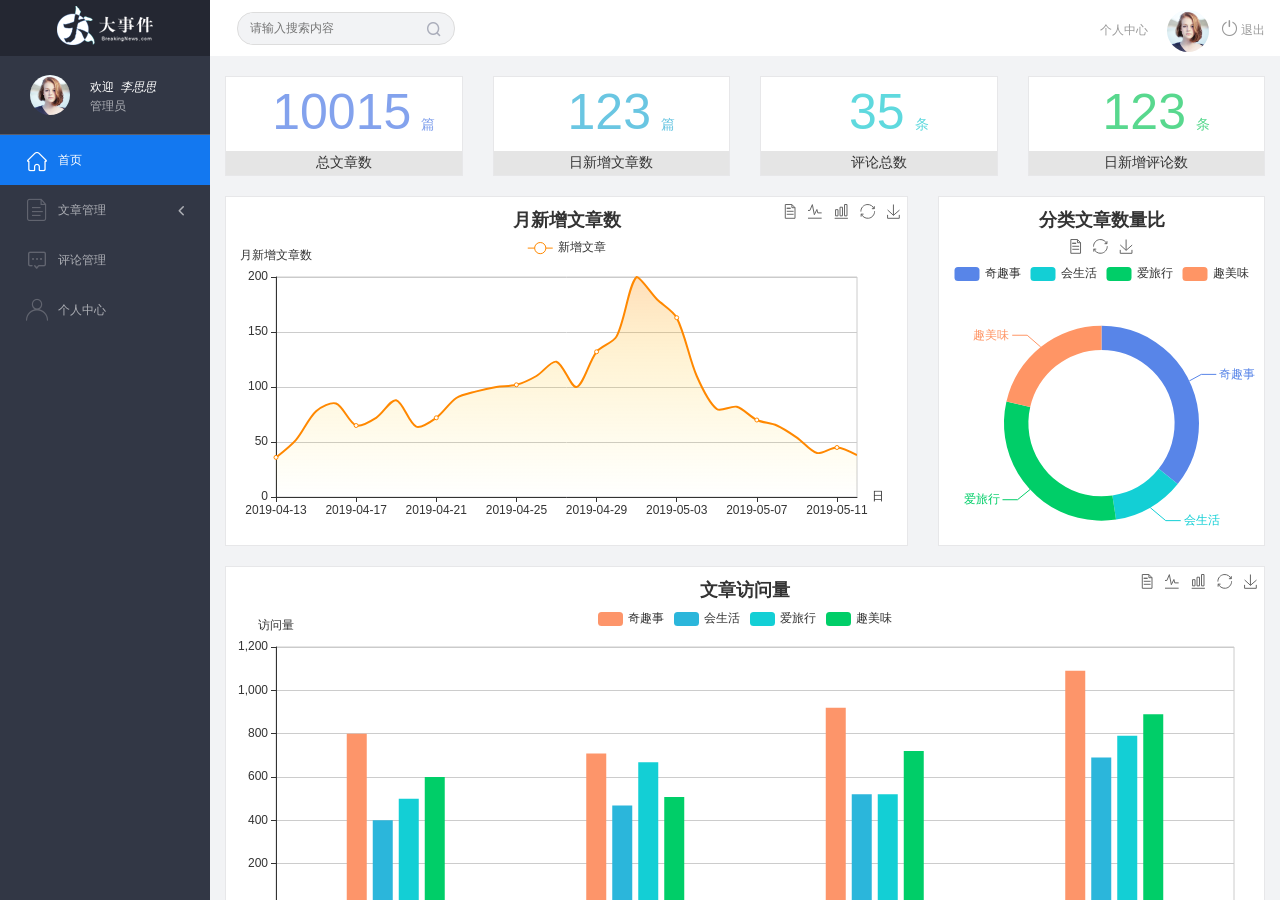
==== web_back/index.html @ 939103c7 "新增主页获取用户信息功能" ====
<!DOCTYPE html>
<html lang="en">

<head>
    <meta charset="UTF-8">
    <meta name="viewport" content="width=device-width, initial-scale=1.0">
    <meta http-equiv="X-UA-Compatible" content="ie=edge">
    <title>大事件-后台首页</title>
    <link rel="stylesheet" href="js/bootstrap/css/bootstrap.min.css">
    <link rel="stylesheet" href="css/reset.css">
    <link rel="stylesheet" href="css/iconfont.css">
    <link rel="stylesheet" href="css/main.css">
    <script src="js/jquery-1.12.4.min.js"></script>
</head>

<body>
    <div class="sider">
        <a href="#" class="logo"><img src="images/logo02.png" alt="logo"></a>
        <div class="user_info">
            <img class="userImg" src="images/2.jpg" alt="person">
            <span>欢迎&nbsp;&nbsp;<i id="userName">李思思</i></span>
            <b>管理员</b>
        </div>
        <div class="menu">
            <div class="level01 active"><a href="main_count.html" target="main_frame"><i
                        class="iconfont icon-yidiandiantubiao04"></i><span>首页</span></a></div>
            <div class="level01"><a href="#"><i class="iconfont icon-icon-article"></i><span>文章管理</span><b
                        class="iconfont icon-arrowdownl"></b></a></div>
            <ul class="level02">
                <li><a href="article_list.html" target="main_frame"><i
                            class="iconfont icon-previewright"></i><span>文章列表</span></a></li>
                <li><a href="article_release.html" target="main_frame"><i
                            class="iconfont icon-previewright"></i><span>发表文章</span></a></li>
                <li><a href="article_category.html" target="main_frame"><i
                            class="iconfont icon-previewright"></i><span>文章类别管理</span></a></li>
            </ul>

            <div class="level01"><a href="comment_list.html" target="main_frame"><i
                        class="iconfont icon-comment"></i><span>评论管理</span></a></div>
            <div class="level01"><a href="user.html" target="main_frame"><i
                        class="iconfont icon-user"></i><span>个人中心</span></a></div>
        </div>
    </div>

    <div class="header_bar">
        <form class="search_form">
            <input type="text" placeholder="请输入搜索内容">
            <i class="iconfont icon-search"></i>
        </form>
        <div class="user_center_link">
            <a href="user.html" onclick="setMenu(3,0)" target="main_frame">个人中心</a>
            <img class="userImg" src="images/2.jpg" alt="person">
            <a href="#" id="logout"><i class="iconfont icon-tuichu"></i> 退出</a>
        </div>
    </div>

    <div class="main" id="main_body">
        <iframe src="main_count.html" frameborder="0" id="main_frame" name="main_frame" frameborder="0"
            scrolling="auto"></iframe>
    </div>



    <script>
        var $level01 = $('.level01');
        var $subli = $('.level02 li')
        $level01.click(function () {
            $level01.not($(this)).removeClass('active');
            $(this).addClass('active');

            if ($(this).next().hasClass('level02')) {
                $(this).next().slideToggle();
                $(this).find('b').toggleClass('rotate0');
            } else {
                $subli.removeClass('active');
            }
        })

        $subli.click(function () {
            $subli.not($(this)).removeClass('active');
            $(this).addClass('active');

            if (!$(this).parent().prev().hasClass('active')) {
                $level01.removeClass('active');
                $(this).parent().prev().addClass('active');
            }
        })

        function resizeFrame() {
            var frame_w = $('#main_body').outerWidth();
            var frame_h = $('#main_body').outerHeight();
            $('#main_frame').css({ 'width': frame_w, 'height': frame_h });
        }

        resizeFrame();

        $(window).resize(function () {
            resizeFrame();
        })


        function setMenu(m, n) {
            $level01.eq(m).addClass('active').siblings().not('.level02').removeClass('active');
            if (m != 1) {
                $('.level02').slideUp();
            } else {
                $('.level02').slideDown();
                $('.level02').children().eq(n).addClass('active').siblings().removeClass('active');
            }
        }

    </script>


    <script>
        // 二、进入页面之后从接口获取个人信息
        function getUser() {
            // var userName = $('#userName')
            // var userImg = $('.userImg')

            $.get('http://192.168.172.82:8000/admin/getuser')
                .then(
                    function (res) {
                        // console.log(res);
                        // userName. = res.data.nickname
                        $('#userName').text(res.data.nickname)
                        $('.userImg').attr('src', res.data.user_pic)
                    }
                )
        }
        getUser();
        // 三、退出登录功能
        // 思路：给退出按钮a注册点击事件
        $('#logout').click(function () {
            $.post('http://192.168.172.82:8000/admin/logout').then(function (res) {
                // console.log(res);
                if (res.code === 200) {
                    alert('安全退出成功')
                    window.location.href = './login.html'
                }
                else {
                    alert(res.msg)
                }

            })
        })
    </script>
</body>

</html>
---- web_back/css/iconfont.css ----
@font-face {font-family: "iconfont";
  src: url('../fonts/iconfont.eot?t=1558003957214'); /* IE9 */
  src: url('../fonts/iconfont.eot?t=1558003957214#iefix') format('embedded-opentype'), /* IE6-IE8 */
  url('[data-uri]') format('woff2'),
  url('../fonts/iconfont.woff?t=1558003957214') format('woff'),
  url('../fonts/iconfont.ttf?t=1558003957214') format('truetype'), /* chrome, firefox, opera, Safari, Android, iOS 4.2+ */
  url('../fonts/iconfont.svg?t=1558003957214#iconfont') format('svg'); /* iOS 4.1- */
}

.iconfont {
  font-family: "iconfont" !important;
  font-size: 16px;
  font-style: normal;
  -webkit-font-smoothing: antialiased;
  -moz-osx-font-smoothing: grayscale;
}

.icon-yidiandiantubiao04:before {
  content: "\e607";
}

.icon-arrowdownl:before {
  content: "\e6a3";
}

.icon-key:before {
  content: "\e68b";
}

.icon-tuichu:before {
  content: "\e622";
}

.icon-previewright:before {
  content: "\e75c";
}

.icon-system:before {
  content: "\e6a6";
}

.icon-icondate:before {
  content: "\e609";
}

.icon-search:before {
  content: "\e656";
}

.icon-system1:before {
  content: "\e608";
}

.icon-user:before {
  content: "\e645";
}

.icon-comment:before {
  content: "\e60a";
}

.icon-icon-article:before {
  content: "\e601";
}
---- web_back/css/main.css ----
body{
    font-family:'MicroSoft YaHei';
    background-color: #f2f3f5;
}
.main_wrap{
    position:fixed;
    width:100%;
    height:100%;
    left:0px;
    top:0px;
    background:url('../images/login_bg.jpg'); 
    background-size:100% 100%; 
  }
.header{
    width:1200px;
    overflow: hidden;
    margin:20px auto 0;
}
.heade .logo{
    float: left;
}
.header .copyright{
    float:right;
    font-size:12px;
    color:#fff;
    text-align:right;
    line-height:20px;
    margin-top:10px;
}
.login_form_con{
    position:absolute;
    left:50%;
    top:50%;
    margin-left:-200px;
    margin-top:-155px;
    width:400px;
    height:310px;
    background-color: #edeff0;
}

.login_form{
    position: relative;
}

.login_form .icon-user{
    position:absolute;
    font-size:16px;
    color:#999;
    left:46px;
    top:12px;
}
.login_form .icon-key{
    position:absolute;
    font-size:18px;
    color:#999;
    left:46px;
    top:78px;
}
.login_title{
    height:60px;
    background:url('../images/login_title.png') center center no-repeat #fff;
}
.input_txt,.input_pass,.input_sub{
    display:block;
    width:334px;
    height:37px;
    padding:0px;
    text-indent:40px;
    border:1px solid #ddd;
    margin:27px auto 0;
    outline:none;
}
.input_sub{
    margin-top:40px;
    height:42px;
    background-color: #19b9e7;
    text-indent:0px;
    font-size:18px;
    color:#fff;
    cursor: pointer;
}
.input_sub:hover{
    background-color: #08a0cc;
}

.sider{
    position:fixed;
    left:0;
    top:0;
    bottom:0;
    width:210px;
    background-color: #323745;
}
.sider .logo{
    display:block;
    height:56px;
    background-color: #242732;
    overflow: hidden;
}
.sider .logo img{
    display:block;
    margin:6px auto 0;
}
.user_info{
    height:79px;
    border-bottom:1px solid #5a5e6b;
}

.user_info img{
    float: left;
    width:40px;
    height:40px;
    border-radius:20px;
    margin:19px 0 0 30px;
}
.user_info span{
    float: left;
    width:120px;
    font-size:12px;
    color:#fff;
    margin:23px 0 0 20px;
}
.user_info b{
    float: left;
    width: 120px;
    font-weight:normal;
    font-size:12px;
    color:#adafb5;
    margin:2px 0 0 20px;
}

.menu .level01{
    height:50px;
    line-height:50px;
}
.menu .level01 a{
    display:block;
    height:50px;
    font-size:12px;
    color:#adafb5;
    overflow: hidden;
}
.menu .level01.active a{
    background-color: #1378f0;
    color:#fff;
}
.menu .level01.active i{
    color:#fff;
}

.menu .level01 a:hover{
    background-color: #1378f0;
    color:#fff;
}
.menu .level01 a:hover i{
    color:#fff;
}
.menu .level01 i{
    color:#61646f;
    font-size:22px;
    float: left;
    margin-left:26px;
}
.menu .level01 span{
    float: left;
    margin-left:10px;
}
.menu .level01 b{
    float: right;
    margin-right:20px;
    font-weight:normal;
    transform:rotate(90deg);
    transition:all 500ms ease;
}

.menu .level01 .rotate0{
    transform:rotate(0deg);
}

.menu .level02{
    background: #242732;
    display:none;
}


.menu .level02 li{
    height:40px;
    line-height:40px;
}
.menu .level02 li a{
    display:block;
    height:40px;
    font-size:12px;
    color:#adafb5;
    overflow: hidden;
}

.menu .level02 li a:hover{
    background-color: #1378f0;
    color:#fff;
}

.menu .level02 li i{
    font-size:12px;
    float: left;
    margin-left:60px;
}
.menu .level02 li span{
    font-size:12px;
    float: left;
    margin-left:5px;
}

.menu .level02 .active a{
    color:#ffae00;
}

.header_bar{
    position:fixed;
    left:210px;
    right:0;
    top:0;
    height:56px;
    background-color: #fff;
}

.main{
    position:fixed;
    left:210px;
    top:56px;
    right:0;
    bottom:0;
    background-color: #f2f3f5;
}

.search_form{
    width:218px;
    height:33px;
    border:1px solid #ddd;
    background-color: #f2f3f5;
    border-radius:16px;
    float: left;
    margin:12px 0 0 27px;
}

.search_form input{
    padding:0px;
    margin:0px;
    border:0px;
    float: left;
    background-color: #f2f3f5;
    font-size:12px;
    width:175px;
    height:31px;
    margin-left:12px;
    outline:none;
   
}

.search_form .icon-search{
    line-height:33px;
    cursor: pointer;
    font-size:18px;
    color:#abaebb;
}
.user_center_link{
    float:right;

}
.user_center_link a{
    line-height:56px;
    font-size:12px;
    color:#999;
    margin-right:15px;
}
.user_center_link a:hover{
    color:#ffae00
}

.user_center_link img{
    width:42px;
    height:42px;
    border-radius:32px;
    margin-right:10px;
}

.spannel_list{
    margin-top:20px;
}

.spannel{
	height:100px;
	overflow:hidden;
	text-align:center;
    position:relative;
    background-color: #fff;
    border:1px solid #e7e7e9;
    margin-bottom:20px;
}

.spannel em{
    font-style:normal;
	font-size:50px;
	line-height:50px;
	display:inline-block;
	margin:10px 0 0 20px;
	font-family:'Arial';
	color:#83a2ed;
}

.spannel span{
	font-size:14px;
	display:inline-block;
	color:#83a2ed;
	margin-left:10px;
}

.spannel b{
	position:absolute;
	left:0;
	bottom:0;
	width:100%;
	line-height:24px;
	background:#e5e5e5;
	color:#333;
	font-size:14px;
	font-weight:normal;
}

.scolor01 em,.scolor01 span{
	color:#6ac6e2;
}

.scolor02 em,.scolor02 span{
	color:#5fd9de;
}

.scolor03 em,.scolor03 span{
	color:#58d88e;
}


.gragh_pannel{
    height:350px;
    border:1px solid #e7e7e9;
    background-color: #fff!important; 
    margin-bottom:20px;  
}

.column_pannel{
    margin-bottom:20px;
    height:400px;
    border:1px solid #e7e7e9;
    background-color: #fff!important;   
}

.common_title{
    line-height:42px;
    background-color: #fbfbfb;
    border:1px solid #e7e7e9;
    margin-top:20px;
    text-indent: 15px;
    font-size:14px;
    color:#333;
}

.common_con{
    border:1px solid #e7e7e9;
    border-top:0px;
    background-color: #fff;
    padding-bottom:20px;
    margin-bottom:20px;
}
.opt_btns{
    margin-top:20px;
}

.mp20{
    margin-top:20px;
}

.pagination{   
   margin:0;
}

.article_form{
    margin-top:20px;
}

.form-group{
    margin-bottom:25px;
}

.form-group label{
    font-weight:normal;
    color:#666;
}

.icon-icondate{
    line-height:16px;
}

.user_pic{
    width:100px;
    height:100px;
    margin-bottom:10px;
}

.article_cover{
    width:200px;
    height:200px;
    margin-bottom:10px;
}
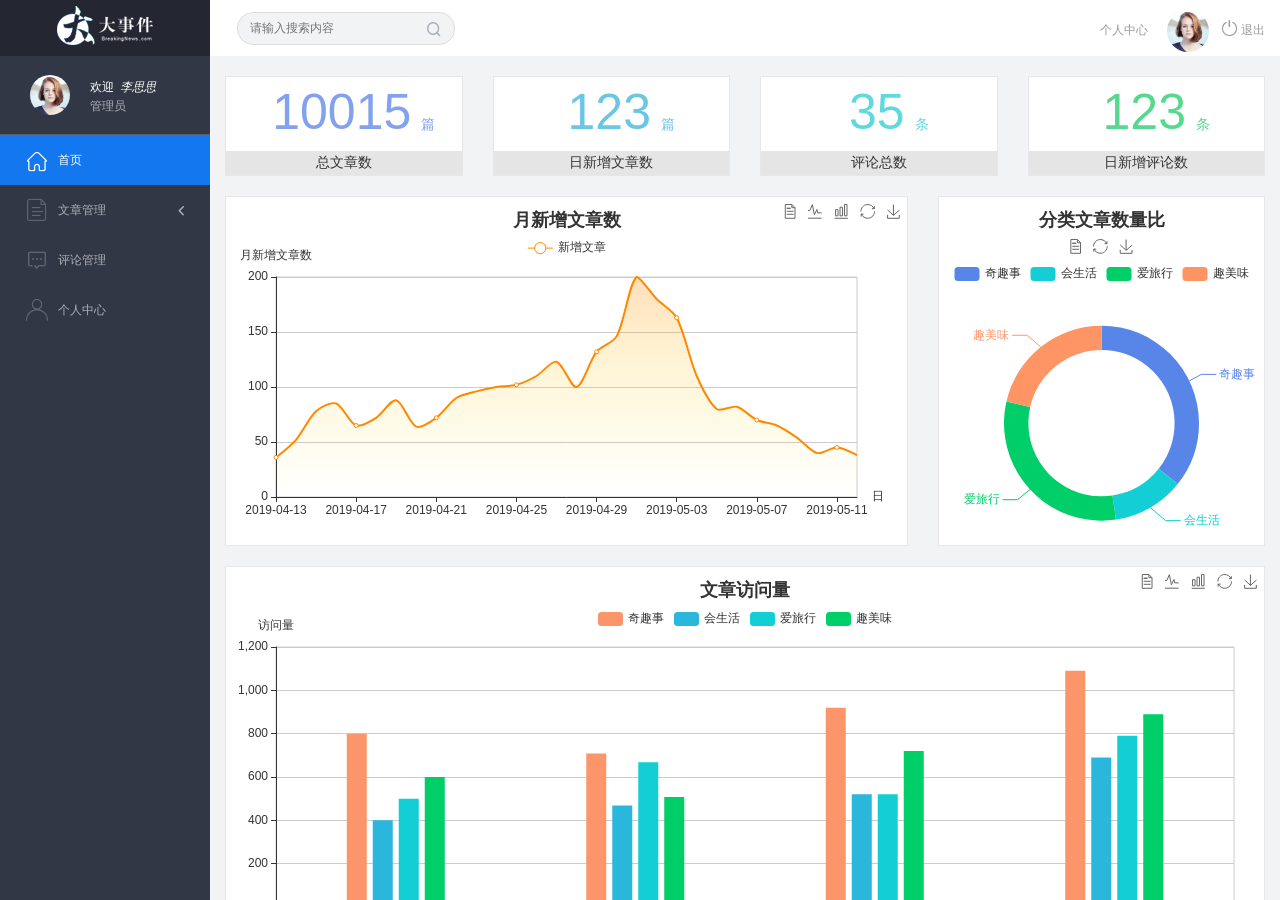
==== commit 989c16e4: "优化：用户登录语义化" ====
--- a/web_back/index.html
+++ b/web_back/index.html
@@ -122,9 +122,11 @@
                 .then(
                     function (res) {
                         // console.log(res);
-                        // userName. = res.data.nickname
-                        $('#userName').text(res.data.nickname)
-                        $('.userImg').attr('src', res.data.user_pic)
+                        if (res.code === 200) {
+                            $('#userName').text(res.data.nickname)
+                            $('.userImg').attr('src', res.data.user_pic)
+                        }
+
                     }
                 )
         }
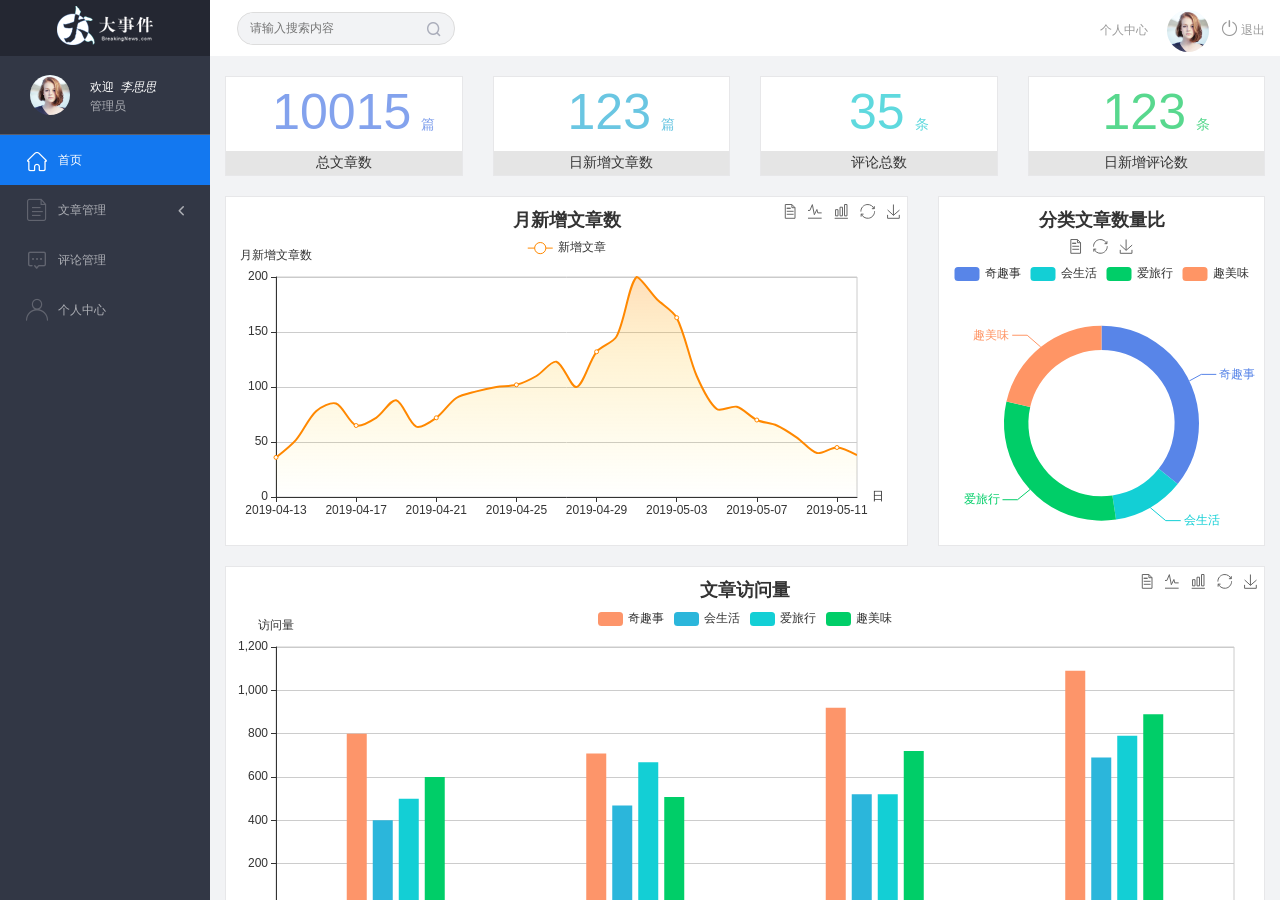
==== commit f06db653: "模块化三个功能" ====
--- a/web_back/index.html
+++ b/web_back/index.html
@@ -50,7 +50,8 @@
         <div class="user_center_link">
             <a href="user.html" onclick="setMenu(3,0)" target="main_frame">个人中心</a>
             <img class="userImg" src="images/2.jpg" alt="person">
-            <a href="#" id="logout"><i class="iconfont icon-tuichu"></i> 退出</a>
+            <!-- href="javascript:;"  作用是是阻止a标签跳转 -->
+            <a href="javascript:;" id="logout"><i class="iconfont icon-tuichu"></i> 退出</a>
         </div>
     </div>
 
@@ -110,42 +111,23 @@
         }
 
     </script>
+    <!-- 注意，这里要先引入config文件 -->
+    <script src="./js/util/config.js"></script>
+    <script src="./js/util/user.js"></script>
+
+    <script>
 
 
-    <script>
-        // 二、进入页面之后从接口获取个人信息
-        function getUser() {
-            // var userName = $('#userName')
-            // var userImg = $('.userImg')
+        // 二、退出登录功能
+        // 思路：给退出按钮a注册点击事件
+        // 1.退出要请求退出接口
+        $('#logout').click(function () {
+            // 用户退出
+            user.logout()
+        })
 
-            $.get('http://192.168.172.82:8000/admin/getuser')
-                .then(
-                    function (res) {
-                        // console.log(res);
-                        if (res.code === 200) {
-                            $('#userName').text(res.data.nickname)
-                            $('.userImg').attr('src', res.data.user_pic)
-                        }
-
-                    }
-                )
-        }
-        getUser();
-        // 三、退出登录功能
-        // 思路：给退出按钮a注册点击事件
-        $('#logout').click(function () {
-            $.post('http://192.168.172.82:8000/admin/logout').then(function (res) {
-                // console.log(res);
-                if (res.code === 200) {
-                    alert('安全退出成功')
-                    window.location.href = './login.html'
-                }
-                else {
-                    alert(res.msg)
-                }
-
-            })
-        })
+        // 三、进入页面之后从接口获取个人信息
+        user.getUser()
     </script>
 </body>
 
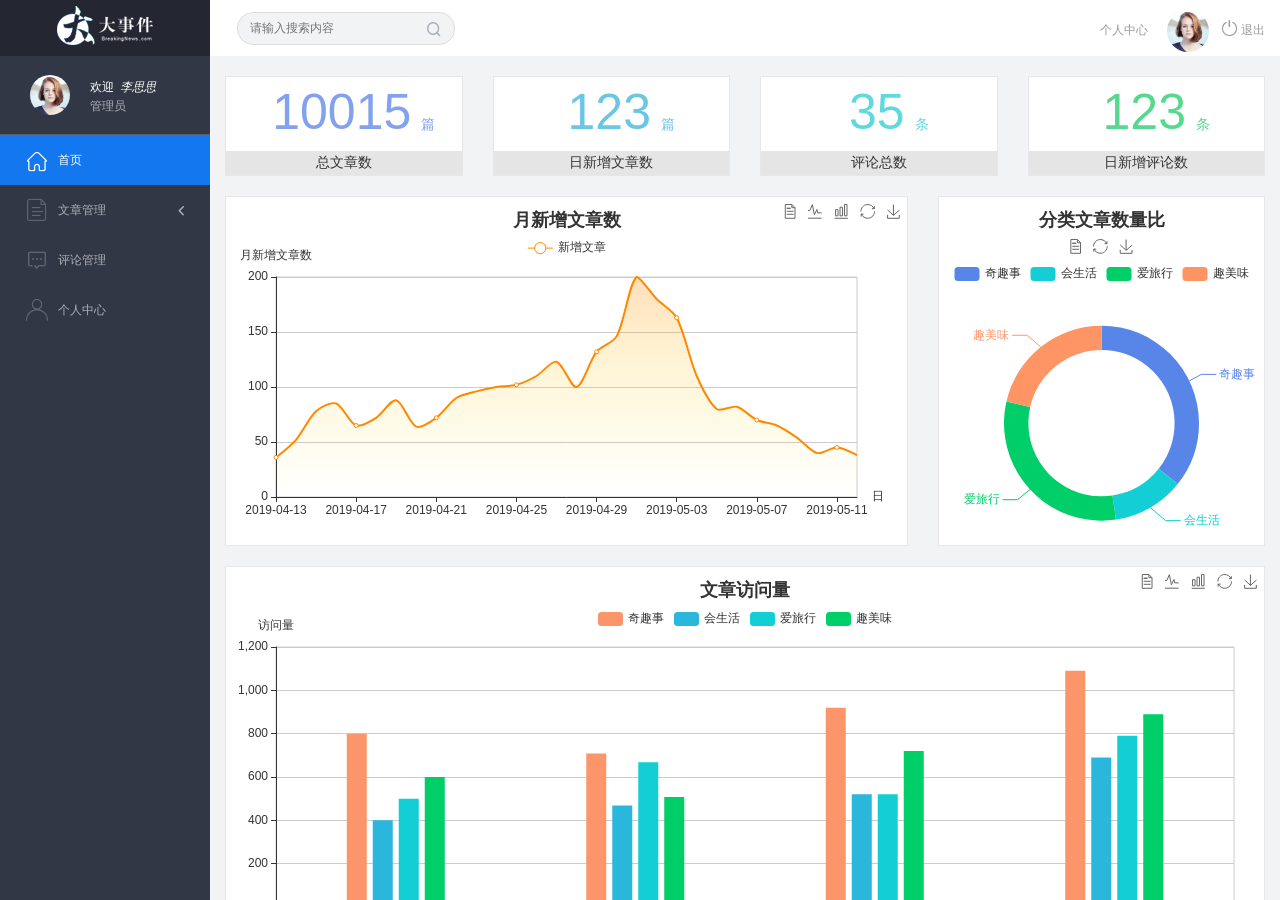
==== commit bc25469e: "文章类型添加、获取、删除" ====
--- a/web_back/index.html
+++ b/web_back/index.html
@@ -56,10 +56,11 @@
     </div>
 
     <div class="main" id="main_body">
+        <!-- 新知识 -->
+        <!-- iframe标签会创建另一个容器，容器中可以引入另一个独立的html文件 -->
         <iframe src="main_count.html" frameborder="0" id="main_frame" name="main_frame" frameborder="0"
             scrolling="auto"></iframe>
     </div>
-
 
 
     <script>
@@ -114,20 +115,34 @@
     <!-- 注意，这里要先引入config文件 -->
     <script src="./js/util/config.js"></script>
     <script src="./js/util/user.js"></script>
-
     <script>
-
-
         // 二、退出登录功能
         // 思路：给退出按钮a注册点击事件
         // 1.退出要请求退出接口
         $('#logout').click(function () {
             // 用户退出
-            user.logout()
+            user.logout().then(function (res) {
+                // console.log(res);
+                if (res.code === 200) {
+                    alert('安全退出成功')
+                    window.location.href = './login.html'
+                }
+                else {
+                    alert(res.msg)
+                }
+            })
+            return
         })
-
         // 三、进入页面之后从接口获取个人信息
-        user.getUser()
+        user.getUser().then(function (res) {
+            // console.log(res);
+            if (res.code === 200) {
+                $('#userName').text(res.data.nickname)
+                $('.userImg').attr('src', res.data.user_pic)
+            }
+            return
+        }
+        )
     </script>
 </body>
 
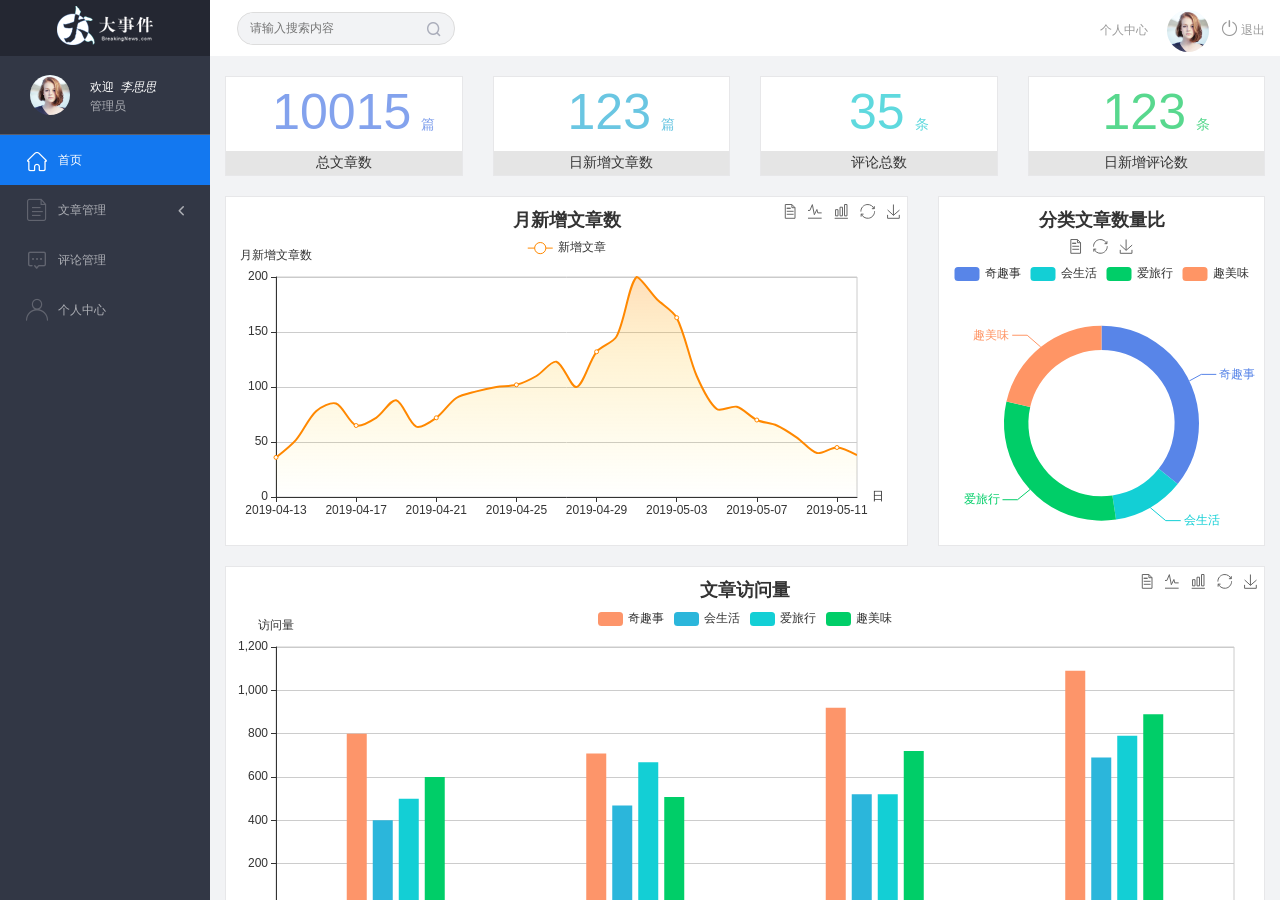
==== commit 978b9ed8: "管理员-首页-箭头函数优化" ====
--- a/web_back/index.html
+++ b/web_back/index.html
@@ -119,9 +119,9 @@
         // 二、退出登录功能
         // 思路：给退出按钮a注册点击事件
         // 1.退出要请求退出接口
-        $('#logout').click(function () {
+        $('#logout').click( () => {
             // 用户退出
-            user.logout().then(function (res) {
+            user.logout().then( res => {
                 // console.log(res);
                 if (res.code === 200) {
                     alert('安全退出成功')
@@ -134,7 +134,7 @@
             return
         })
         // 三、进入页面之后从接口获取个人信息
-        user.getUser().then(function (res) {
+        user.getUser().then( res => {
             // console.log(res);
             if (res.code === 200) {
                 $('#userName').text(res.data.nickname)
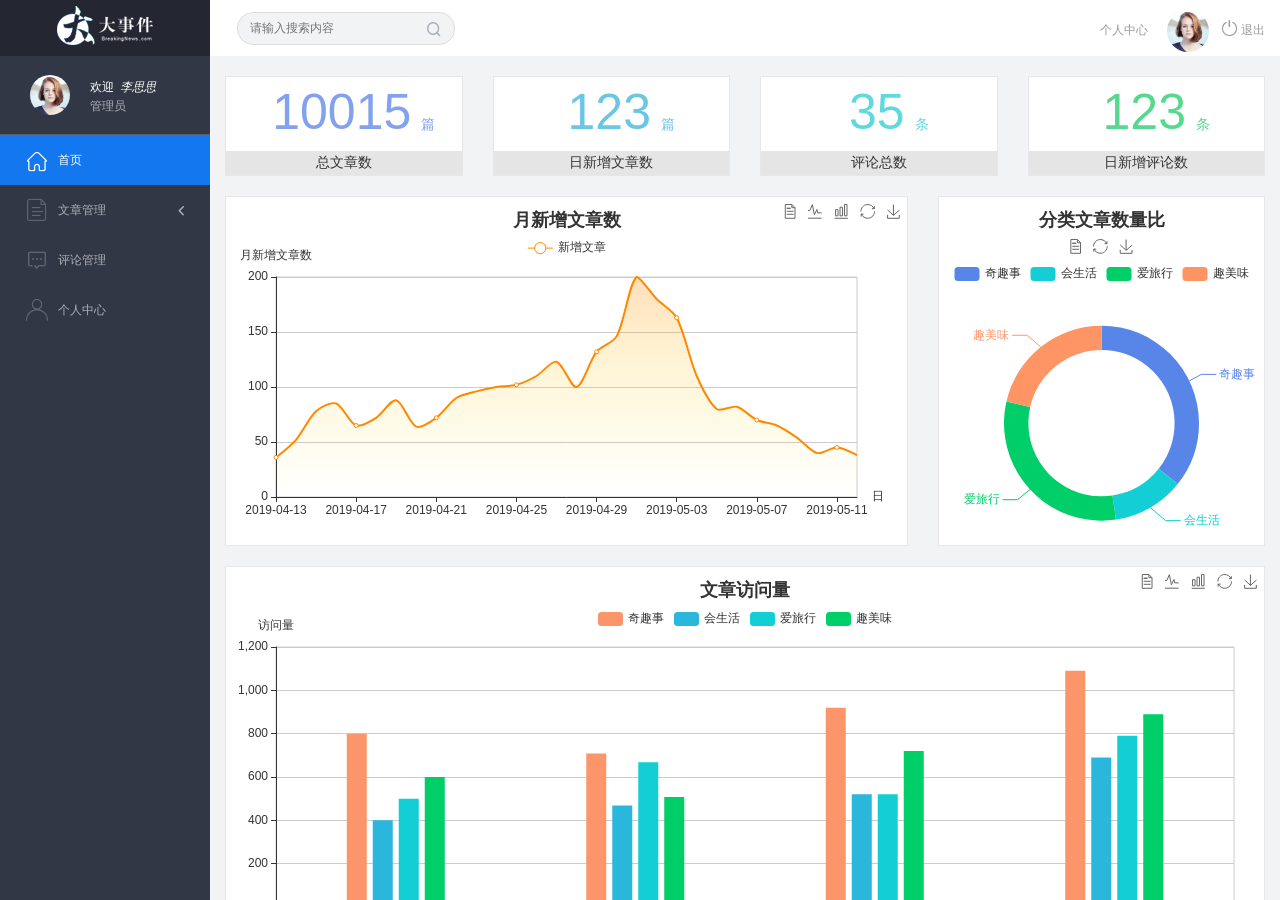
==== commit 9479287b: "游客-util文件夹let,箭头,解构赋值优化完成" ====
--- a/web_back/index.html
+++ b/web_back/index.html
@@ -123,12 +123,14 @@
             // 用户退出
             user.logout().then( res => {
                 // console.log(res);
-                if (res.code === 200) {
+                //解构赋值优化
+                let {code,msg} = res
+                if (code === 200) {
                     alert('安全退出成功')
                     window.location.href = './login.html'
                 }
                 else {
-                    alert(res.msg)
+                    alert(msg)
                 }
             })
             return
@@ -136,9 +138,11 @@
         // 三、进入页面之后从接口获取个人信息
         user.getUser().then( res => {
             // console.log(res);
-            if (res.code === 200) {
-                $('#userName').text(res.data.nickname)
-                $('.userImg').attr('src', res.data.user_pic)
+            let {code,data} = res
+            if (code === 200) {
+                let {nickname,user_pic} = data
+                $('#userName').text(nickname)
+                $('.userImg').attr('src',user_pic)
             }
             return
         }
